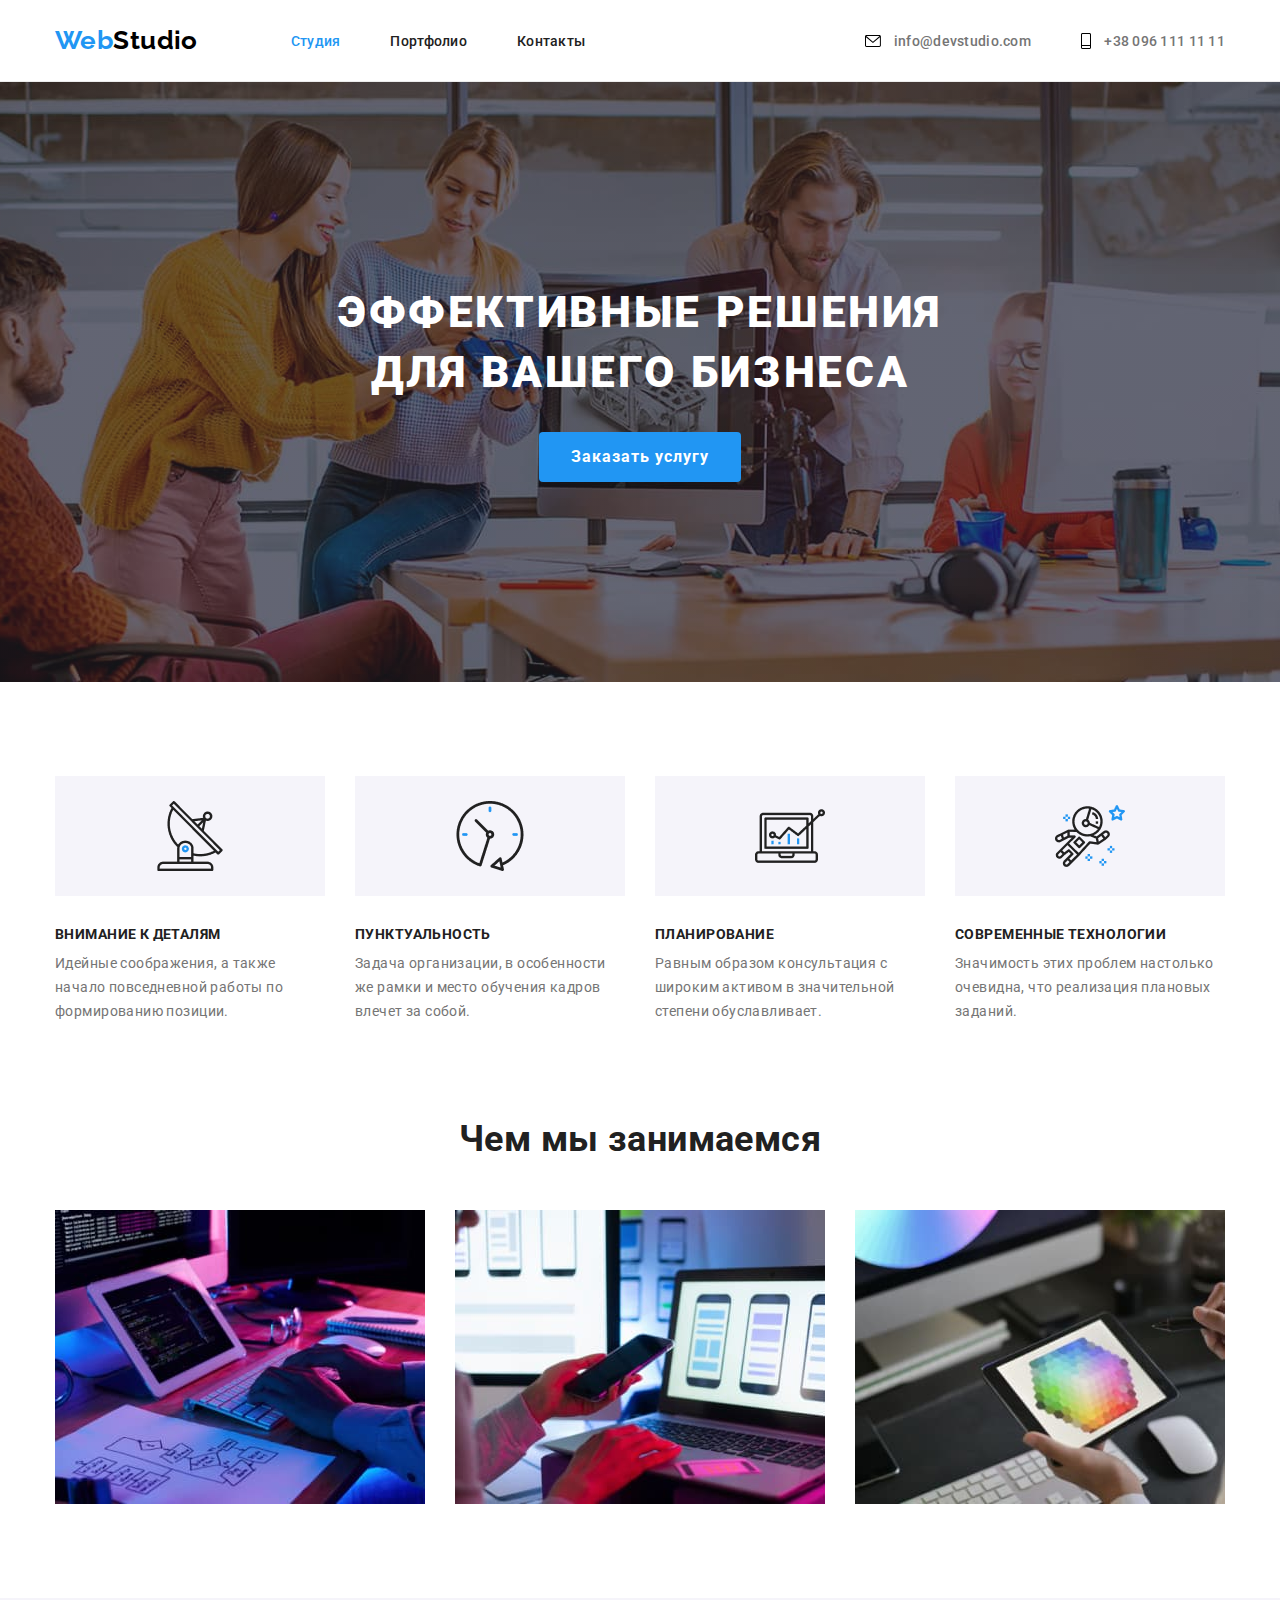
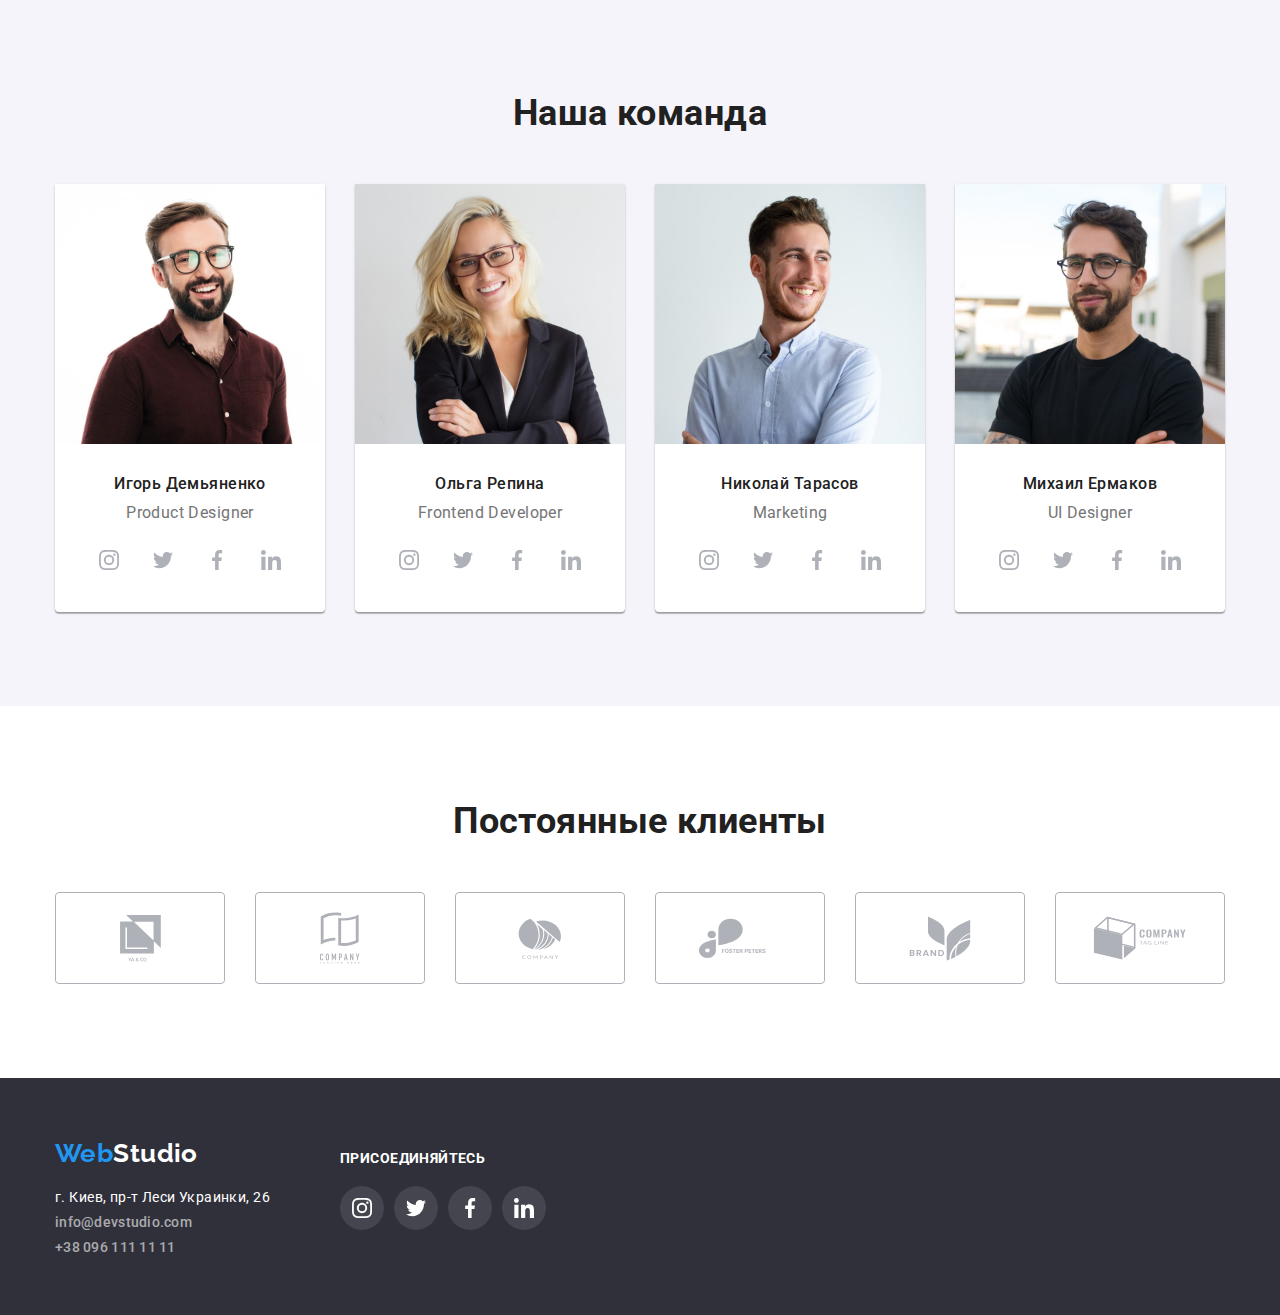
==== index.html @ 269af82e "first commit" ====
<!DOCTYPE html>
<html lang="ru">
<head>
    <meta charset="UTF-8">
    <meta http-equiv="X-UA-Compatible" content="IE=edge">
    <meta name="viewport" content="width=device-width, initial-scale=1.0">
    <title>Go IT Home work №2</title>
    <link rel="stylesheet" href="https://cdnjs.cloudflare.com/ajax/libs/modern-normalize/1.0.0/modern-normalize.min.css" type="text/css">
    <link rel="shortcut icon" href="images/favicon.ico" type="image/x-icon">
    <link rel="preconnect" href="https://fonts.gstatic.com">
    <link href="https://fonts.googleapis.com/css2?family=Raleway:wght@700&family=Roboto:wght@400;500;700;900&display=swap"
        rel="stylesheet">
    <link rel="stylesheet" href="./css/style.css">
</head>
<body>
    <!-- Section - Header -->
    <header class="page-header">

        <div class="container">
            <!-- Main navigation menu -->
            <nav>
                <a href="#" class="logo link">
                    <span class="logo-web">Web</span><span class="logo-studio-header">Studio</span>
                </a>
            
                <ul class="site-nav list">
                    <li><a href="#" class="link current">Студия</a></li>
                    <li><a href="./pages/portfolio.html" class="link">Портфолио</a></li>
                    <li><a href="./pages/contacts.html" class="link">Контакты</a></li>
                </ul>
            </nav>
            
            <ul class="auth-nav list">
                <li>
                    <a href="mailto:info@devstudio.com" class="link">
                        <svg class="vert-align" width="16" height="12">
                            <use href="./images/symbols.svg#icon-envelope"></use>
                        </svg>
                        <span class="vert-align">info@devstudio.com</span>
                    </a>
                </li>
                
                <li>
                    <a href="tel:+380961111111" class="link link-flex">
                        <svg class="vert-align" width="10" height="16">
                            <use href="./images/symbols.svg#icon-smartphone"></use>
                        </svg>
                        <span class="vert-align">+38 096 111 11 11</span>
                    </a>
                </li>
            </ul>
        </div>
    </header>

    <!-- Main Section -->
    <main>
        <!-- Section - Hero -->
        <section class="hero">
            <h1 class="hero-title">ЭФФЕКТИВНЫЕ РЕШЕНИЯ<br>ДЛЯ ВАШЕГО БИЗНЕСА</h1>
            <button type="button" class="button">Заказать услугу</button>
        </section>        

        <!-- Section - Features. Heading h2 will be hidden by css styles -->
        <section class="section feature">
            <div class="container">
                <h2 class="section-title visually-hidden">ОСОБЕННОСТИ</h2>
                
                <ul class="feature-list list">
                    <li class="feature-list-item antenna">
                        <h3 class="title">ВНИМАНИЕ К ДЕТАЛЯМ</h3>
                        <p class="list-text">Идейные соображения, а также начало повседневной работы по формированию позиции.</p>
                    </li>
                
                    <li class="feature-list-item clock">
                        <h3 class="title">ПУНКТУАЛЬНОСТЬ</h3>
                        <p class="list-text">Задача организации, в особенности же рамки и место обучения кадров влечет за собой.</p>
                    </li>
                
                    <li class="feature-list-item diagram">
                        <h3 class="title">ПЛАНИРОВАНИЕ</h3>
                        <p class="list-text">Равным образом консультация с широким активом в значительной степени обуславливает.</p>
                    </li>
                
                    <li class="feature-list-item astronaut">
                        <h3 class="title">СОВРЕМЕННЫЕ ТЕХНОЛОГИИ</h3>
                        <p class="list-text">Значимость этих проблем настолько очевидна, что реализация плановых заданий.</p>
                    </li>
                </ul>

            </div>
        </section>

        <!-- Section - What are we doing -->
        <section class="section what-we-doing">
            <div class="container">
                <h2 class="section-title">Чем мы занимаемся</h2>
                <ul class="list">
                    <li class="what-we-doing-item"><img src="./images/what-we-do-min-1.jpg" alt="пишем код" width="370"></li>
                    <li class="what-we-doing-item"><img src="./images/what-we-do-min-2.jpg" alt="делаем адаптивную верстку" width="370"></li>
                    <li class="what-we-doing-item"><img src="./images/what-we-do-min-3.jpg" alt="делаем дизайн страниц" width="370"></li>
                </ul>       

            </div>
        </section>

        <!-- Section - Our Team -->
        <section class="section accent-bg-color">
            <div class="container">
                <h2 class="section-title">Наша команда</h2>
                <ul class="our-team-list list">
                    <li>
                        <img src="./images/foto-min-1.jpg" alt="Игорь Демьяненко" width="270">
                        <div class="content">
                            <h3 class="title">Игорь Демьяненко</h3>
                            <p lang="en" class="list-text">Product Designer</p> 
                        </div>
                       
                        <ul class="social-links list">
                            <li>
                                <svg width="20" height="20">
                                    <use href="./images/symbols.svg#icon-instagram"></use>
                                </svg>
                            </li>

                            <li>
                                <svg width="20" height="20">
                                    <use href="./images/symbols.svg#icon-twitter"></use>
                                </svg>
                            </li>

                            <li>
                                <svg width="20" height="20">
                                    <use href="./images/symbols.svg#icon-facebook"></use>
                                </svg>
                            </li>

                            <li>
                                <svg width="20" height="20">
                                    <use href="./images/symbols.svg#icon-linkedin"></use>
                                </svg>
                            </li>
                        </ul>
                    </li>

                    <li>
                        <img src="./images/foto-min-2.jpg" alt="Ольга Репина" width="270">
                        <div class="content">
                            <h3 class="title">Ольга Репина</h3>
                            <p lang="en" class="list-text">Frontend Developer</p>
                        </div>

                        <ul class="social-links list">
                            <li>
                                <svg width="20" height="20">
                                    <use href="./images/symbols.svg#icon-instagram"></use>
                                </svg>
                            </li>
                        
                            <li>
                                <svg width="20" height="20">
                                    <use href="./images/symbols.svg#icon-twitter"></use>
                                </svg>
                            </li>
                        
                            <li>
                                <svg width="20" height="20">
                                    <use href="./images/symbols.svg#icon-facebook"></use>
                                </svg>
                            </li>
                        
                            <li>
                                <svg width="20" height="20">
                                    <use href="./images/symbols.svg#icon-linkedin"></use>
                                </svg>
                            </li>
                        </ul>
                    </li>

                    <li>
                        <img src="./images/foto-min-3.jpg" alt="Николай Тарасов" width="270">
                        <div class="content">
                            <h3 class="title">Николай Тарасов</h3>
                            <p lang="en" class="list-text">Marketing</p>
                        </div>

                        <ul class="social-links list">
                            <li>
                                <svg width="20" height="20">
                                    <use href="./images/symbols.svg#icon-instagram"></use>
                                </svg>
                            </li>
                        
                            <li>
                                <svg width="20" height="20">
                                    <use href="./images/symbols.svg#icon-twitter"></use>
                                </svg>
                            </li>
                        
                            <li>
                                <svg width="20" height="20">
                                    <use href="./images/symbols.svg#icon-facebook"></use>
                                </svg>
                            </li>
                        
                            <li>
                                <svg width="20" height="20">
                                    <use href="./images/symbols.svg#icon-linkedin"></use>
                                </svg>
                            </li>
                        </ul>
                    </li>

                    <li>
                        <img src="./images/foto-min-4.jpg" alt="Михаил Ермаков" width="270">
                        <div class="content">
                            <h3 class="title">Михаил Ермаков</h3>
                            <p lang="en" class="list-text">UI Designer</p>
                        </div>

                        <ul class="social-links list">
                            <li>
                                <svg width="20" height="20">
                                    <use href="./images/symbols.svg#icon-instagram"></use>
                                </svg>
                            </li>
                        
                            <li>
                                <svg width="20" height="20">
                                    <use href="./images/symbols.svg#icon-twitter"></use>
                                </svg>
                            </li>
                        
                            <li>
                                <svg width="20" height="20">
                                    <use href="./images/symbols.svg#icon-facebook"></use>
                                </svg>
                            </li>
                        
                            <li>
                                <svg width="20" height="20">
                                    <use href="./images/symbols.svg#icon-linkedin"></use>
                                </svg>
                            </li>
                        </ul>
                    </li>
                </ul>
            </div>
        </section>

        <!-- Regular Customers -->
        <section class="section">
            <div class="container">
                <h2 class="section-title">Постоянные клиенты</h2>
                <ul class="regular-customers-list list">
                    <li class="customer-item">
                        <svg width="41" height="46.7">
                            <use href="./images/symbols.svg#icon-client-1"></use>
                        </svg>
                    </li>

                    <li class="customer-item">
                        <svg width="40" height="52">
                            <use href="./images/symbols.svg#icon-client-2"></use>
                        </svg>
                    </li>

                    <li class="customer-item">
                        <svg width="43.46" height="41.18">
                            <use href="./images/symbols.svg#icon-client-3"></use>
                        </svg>
                    </li>

                    <li class="customer-item">
                        <svg width="84.44" height="40.62">
                            <use href="./images/symbols.svg#icon-client-4"></use>
                        </svg>
                    </li>

                    <li class="customer-item">
                        <svg width="62.54" height="45.43">
                            <use href="./images/symbols.svg#icon-client-5"></use>
                        </svg>
                    </li>
                    
                    <li class="customer-item">
                        <svg width="93.79" height="43.93">
                            <use href="./images/symbols.svg#icon-client-6"></use>
                        </svg>
                    </li>
                </ul>
            </div>
        </section>
    </main>

    <footer>
        <div class="container">
            <div class="logo-address-block">
                <a href="#" class="logo link">
                    <span class="logo-web">Web</span><span class="logo-studio-footer">Studio</span>
                </a>
                
                <address>
                    <p class="address-text">г. Киев, пр-т Леси Украинки, 26</p>
                    <ul class="auth-nav list">
                        <li><a href="mailto:info@devstudio.com" class="link">info@devstudio.com</a></li>
                        <li><a href="tel:+380961111111" class="link">+38 096 111 11 11</a></li>
                    </ul>
                </address>  
            </div>
            
            <div class="join-block">
                <h2 class="section-title">Присоединяйтесь</h2>
                <ul class="social-links list">
                    <li>
                        <svg width="20" height="20">
                            <use href="./images/symbols.svg#icon-instagram"></use>
                        </svg>
                    </li>
                
                    <li>
                        <svg width="20" height="20">
                            <use href="./images/symbols.svg#icon-twitter"></use>
                        </svg>
                    </li>
                
                    <li>
                        <svg width="20" height="20">
                            <use href="./images/symbols.svg#icon-facebook"></use>
                        </svg>
                    </li>
                
                    <li>
                        <svg width="20" height="20">
                            <use href="./images/symbols.svg#icon-linkedin"></use>
                        </svg>
                    </li>
                </ul>
            </div>
        </div>
    </footer>
</body>
</html>
---- css/style.css ----
/* цвет основного текста #212121 */

/* цвет вторичного текста #757575 */

/* белый цвет текста #ffffff */

/* цвет ссылки в адресе rgba(255, 255, 255, 0.6) */

/* акцент #2196F3 */

/* вторичный цвет фона #F5F4FA */

/* цвет фона герой и футер #2F303A */

/* Raleway 700 normal, Roboto 500 normal, Roboto 900 normal, Roboto 700 normal, Roboto 400 normal */

:root {
  --primary-text-color: #757575;
  --accent-color: #2196f3;
  --title-text-color: #212121;
  --primary-bacgr-color: #2f303a;
  --second-backgr-color: #f5f4fa;
  --hero-bg-color: #c4c4c4;
  --svg-color: #afb1b8;
}

html {
  box-sizing: border-box;
}

*,
*::after,
*::before {
  box-sizing: inherit;
}

body {
  color: var(--primary-text-color);
  background-color: #fff;
  margin: 0;

  font-family: 'Roboto', sans-serif;
  font-weight: 400;
  font-style: normal;
  font-size: 14px;
  letter-spacing: 0.03em;
}

.list {
  list-style: none;
  padding: 0;
  margin: 0;
}

.button {
  border: 1px solid transparent;
}

.container {
  width: 1200px;
  padding-left: 15px;
  padding-right: 15px;
  padding-top: 0;
  padding-bottom: 0;
  margin: 0 auto;
}

.section {
  padding: 94px 0;
}

.section-title {
  padding: 0;
  margin: 0;
}

.title {
  color: var(--title-text-color);
  margin: 0 0 10px 0;
  padding: 0;
}

.visually-hidden {
  position: absolute;
  clip: rect(0 0 0 0);
  width: 1px;
  height: 1px;
  margin: -1px;
}

img {
  display: block;
}

/* ========== header ========== */

.page-header {
  border-bottom: 1px solid #ececec;
}

.page-header .container {
  display: flex;
}

nav {
  display: flex;
  align-items: center;
}

/* logo */

.logo {
  font-family: 'Raleway';
  font-weight: 700;
  font-size: 26px;
  line-height: 1.19;
}

.logo:hover,
.logo:focus {
  text-shadow: 0px 4px 4px rgba(0, 0, 0, 0.25);
}

.logo-web {
  color: var(--accent-color);
}

.logo-studio-header {
  color: #000000;
}

.logo-studio-footer {
  color: #ffffff;
}

.page-header .logo,
.site-nav,
.page-header .auth-nav {
  vertical-align: middle;
}

/* ========== site auth navigation ========== */

.auth-nav,
.site-nav {
  font-weight: 500;
  line-height: 1.143;
  letter-spacing: 0.02em;
}

.auth-nav li:not(:last-child),
.site-nav li:not(:last-child) {
  margin-right: 50px;
}

.site-nav {
  margin-left: 93px;
  display: flex;
}

.page-header .auth-nav {
  margin-left: auto;
  display: flex;
}

.link {
  text-decoration: none;
}

.auth-nav .link {
  color: var(--primary-text-color);
}

.site-nav .link {
  color: #212121;
}

.page-header .auth-nav .link,
.site-nav .link {
  display: block;
  padding-top: 32px;
  padding-bottom: 32px;
}

.auth-nav .link:hover,
.auth-nav .link:focus,
.site-nav .link:hover,
.site-nav .link:focus,
.site-nav .link.current {
  color: var(--accent-color);
  fill: var(--accent-color);
}

.link-flex {
  display: flex;
  align-items: center;
}

.vert-align {
  vertical-align: middle;
}

span.vert-align {
  padding-left: 10px;
}

/* ========== hero section ========== */

.hero {
  max-width: 1600px;
  height: 600px;
  margin-left: auto;
  margin-right: auto;
  padding-bottom: 200px;
  padding-top: 200px;
  text-align: center;
  background-image: linear-gradient(
      to right,
      rgba(47, 48, 58, 0.4),
      rgba(47, 48, 58, 0.4)
    ),
    url('../images/background-hero.jpg');
  background-repeat: no-repeat;
  background-size: cover;
  background-position: center;
  background-color: var(--hero-bg-color);
}

.hero-title {
  font-weight: 900;
  font-size: 44px;
  line-height: 1.364;
  text-align: center;
  letter-spacing: 0.06em;
  text-transform: uppercase;
  color: #fff;

  margin-top: 0;
  margin-bottom: 30px;
}

.hero .button {
  display: inline-block;
  padding: 10px 32px;
  margin-top: 0;
  margin-bottom: 0px;
  min-width: 200px;

  font-weight: 700;
  font-size: 16px;
  line-height: 1.875;
  text-align: center;
  letter-spacing: 0.06em;

  color: #fff;
  background-color: var(--accent-color);
  border: 0;
  border-radius: 4px;
}

.hero .button:hover {
  color: var(--accent-color);
  background-color: #fff;
}

/* ========== section feature ========== */

.section-title {
  font-weight: 700;
  font-size: 36px;
  line-height: 1.167;
  text-align: center;
  color: var(--title-text-color);
  margin-bottom: 50px;
}

/* features */

.section.feature {
  padding-bottom: 0px;
}

.feature-list {
  display: flex;
  flex-wrap: wrap;
}

.feature-list-item {
  width: calc((100% - 90px) / 4);
}

.feature-list-item::before {
  display: block;
  content: '';
  height: 120px;
  background-size: 70px;
  background-repeat: no-repeat;
  background-position: center;
  background-color: var(--second-backgr-color);
}

.antenna::before {
  background-image: url(../images/antenna-1.png);
}

.clock::before {
  background-image: url(../images/clock-2.png);
}

.diagram::before {
  background-image: url(../images/diagram-3.png);
}

.astronaut::before {
  background-image: url(../images/astronaut-4.png);
}

.feature-list-item + .feature-list-item {
  margin-left: 30px;
}

.feature-list .title {
  font-size: 14px;
  font-weight: 700;
  line-height: 1.143;
  text-transform: uppercase;
  margin-bottom: 10px;
  padding-top: 30px;
}

.feature-list .list-text {
  line-height: 1.714;
  padding: 0;
  margin: 0;
}

/* ========== what-we-doing section ========== */

.what-we-doing .list {
  display: flex;
}

.what-we-doing-item + .what-we-doing-item {
  margin-left: 30px;
}

.what-we-doing-item {
  width: calc((100% - 60px) / 3);
}

/* ========== our team ========== */

.our-team-list {
  display: flex;
}

.our-team-list .title {
  font-weight: 500;
  font-size: 16px;
  line-height: 1.188;
  text-align: center;
}

.accent-bg-color {
  background-color: var(--second-backgr-color);
}

.our-team-list .list-text {
  font-size: 16px;
  line-height: 1.188;
  text-align: center;
  margin: 0;
}

.our-team-list .content {
  padding-top: 30px;
  padding-bottom: 0px;
  margin-bottom: 16px;
}

.our-team-list > li {
  width: calc((100% - 90px) / 4);
  background-color: #fff;
  box-shadow: 0px 1px 3px rgba(0, 0, 0, 0.12), 0px 1px 1px rgba(0, 0, 0, 0.14),
    0px 2px 1px rgba(0, 0, 0, 0.2);
  border-radius: 0px 0px 4px 4px;
  padding-bottom: 30px;
}

.our-team-list > li + li {
  margin-left: 30px;
}

.social-links {
  width: 206px;
  display: flex;
  justify-content: space-between;
  margin-left: auto;
  margin-right: auto;
}

.social-links li {
  display: flex;
  justify-content: center;
  align-items: center;
  width: 44px;
  height: 44px;
  fill: var(--svg-color);
  border-radius: 50%;
}

.social-links li:hover {
  background-color: var(--accent-color);
  fill: #ffffff;
}

/* ========== portfolio section ========== */

.portfolio-filter {
  display: flex;
  justify-content: center;
  margin-bottom: 50px;
}

.portfolio-list {
  display: flex;
  flex-wrap: wrap;
}

.flex-item {
  width: calc((100% - 60px) / 3);
  margin-right: 30px;
  margin-bottom: 30px;
  border: 1px solid #eeeeee;
}

.flex-item:hover {
  box-shadow: 0px 1px 1px rgba(0, 0, 0, 0.12), 0px 4px 4px rgba(0, 0, 0, 0.06),
    1px 4px 6px rgba(0, 0, 0, 0.16);
}

.flex-item:nth-child(3n) {
  margin-right: 0;
}

.flex-item:nth-last-child(-n + 3) {
  margin-bottom: 0;
}

.flex-item .content {
  padding: 20px 24px 20px 24px;
}

.portfolio-list .title {
  font-weight: 700;
  font-size: 18px;
  line-height: 2;
  letter-spacing: 0.06em;
  margin-bottom: 4px;
}

.portfolio-list .list-text {
  font-size: 16px;
  line-height: 1.875;
  margin: 0;
}

/* ========== portfolio-filter Buttons ========== */

.portfolio-filter > li + li {
  margin-left: 8px;
}

.portfolio-filter .button {
  padding-left: 22px;
  padding-right: 22px;
  padding-top: 6px;
  padding-bottom: 6px;
  font-weight: 500;
  font-size: 16px;
  line-height: 1.625;
  text-align: center;
  letter-spacing: 0.03em;
  color: var(--title-text-color);
  background-color: var(--second-backgr-color);
  border-radius: 4px;
  border: 0;
  cursor: pointer;
}

.portfolio-filter .button:hover,
.portfolio-filter .button:focus {
  color: #fff;
  background-color: var(--accent-color);
  box-shadow: 0px 3px 1px rgba(0, 0, 0, 0.1), 0px 1px 2px rgba(0, 0, 0, 0.08),
    0px 2px 2px rgba(0, 0, 0, 0.12);
}

/* ========= Regular Customers ========= */

.regular-customers-list {
  display: flex;
}

.customer-item {
  display: flex;
  align-items: center;
  justify-content: center;
  width: 170px;
  height: 92px;
  border-width: 1px;
  border-color: var(--svg-color);
  border-style: solid;
  border-radius: 4px;
  fill: var(--svg-color);
}

.customer-item:hover {
  border-color: var(--accent-color);
  fill: var(--accent-color);
}

.customer-item + .customer-item {
  margin-left: 30px;
}

/* ========== footer ========== */

footer {
  background-color: var(--primary-bacgr-color);
  padding-top: 60px;
  padding-bottom: 60px;
}

/* у данного тега пришлось указать font-style: normal т.к. по умолчанию 
почему то браузер устанавливает italic  */
address {
  font-style: normal;
}

footer .auth-nav .link {
  color: rgba(255, 255, 255, 0.6);
}

.address-text {
  color: #ffffff;
  padding: 0;
  margin: 0 0 9px 0;
}

footer .logo {
  display: inline-block;
  margin: 0 0 20px 0;
  padding: 0;
}

address li:first-child {
  margin: 0 0 9px 0;
}

footer > .container {
  display: flex;
}

.join-block {
  margin-left: 70px;
  padding-top: 12px;
}

.join-block li {
  background-color: rgba(255, 255, 255, 0.1);
  fill: #ffffff;
}

.join-block li:hover {
  background-color: var(--accent-color);
}

.join-block .social-links {
  margin-left: 0;
}

.join-block > .section-title {
  text-align: left;
  font-size: 14px;
  line-height: 16px;
  text-transform: uppercase;
  color: #ffffff;
  margin-bottom: 20px;
}
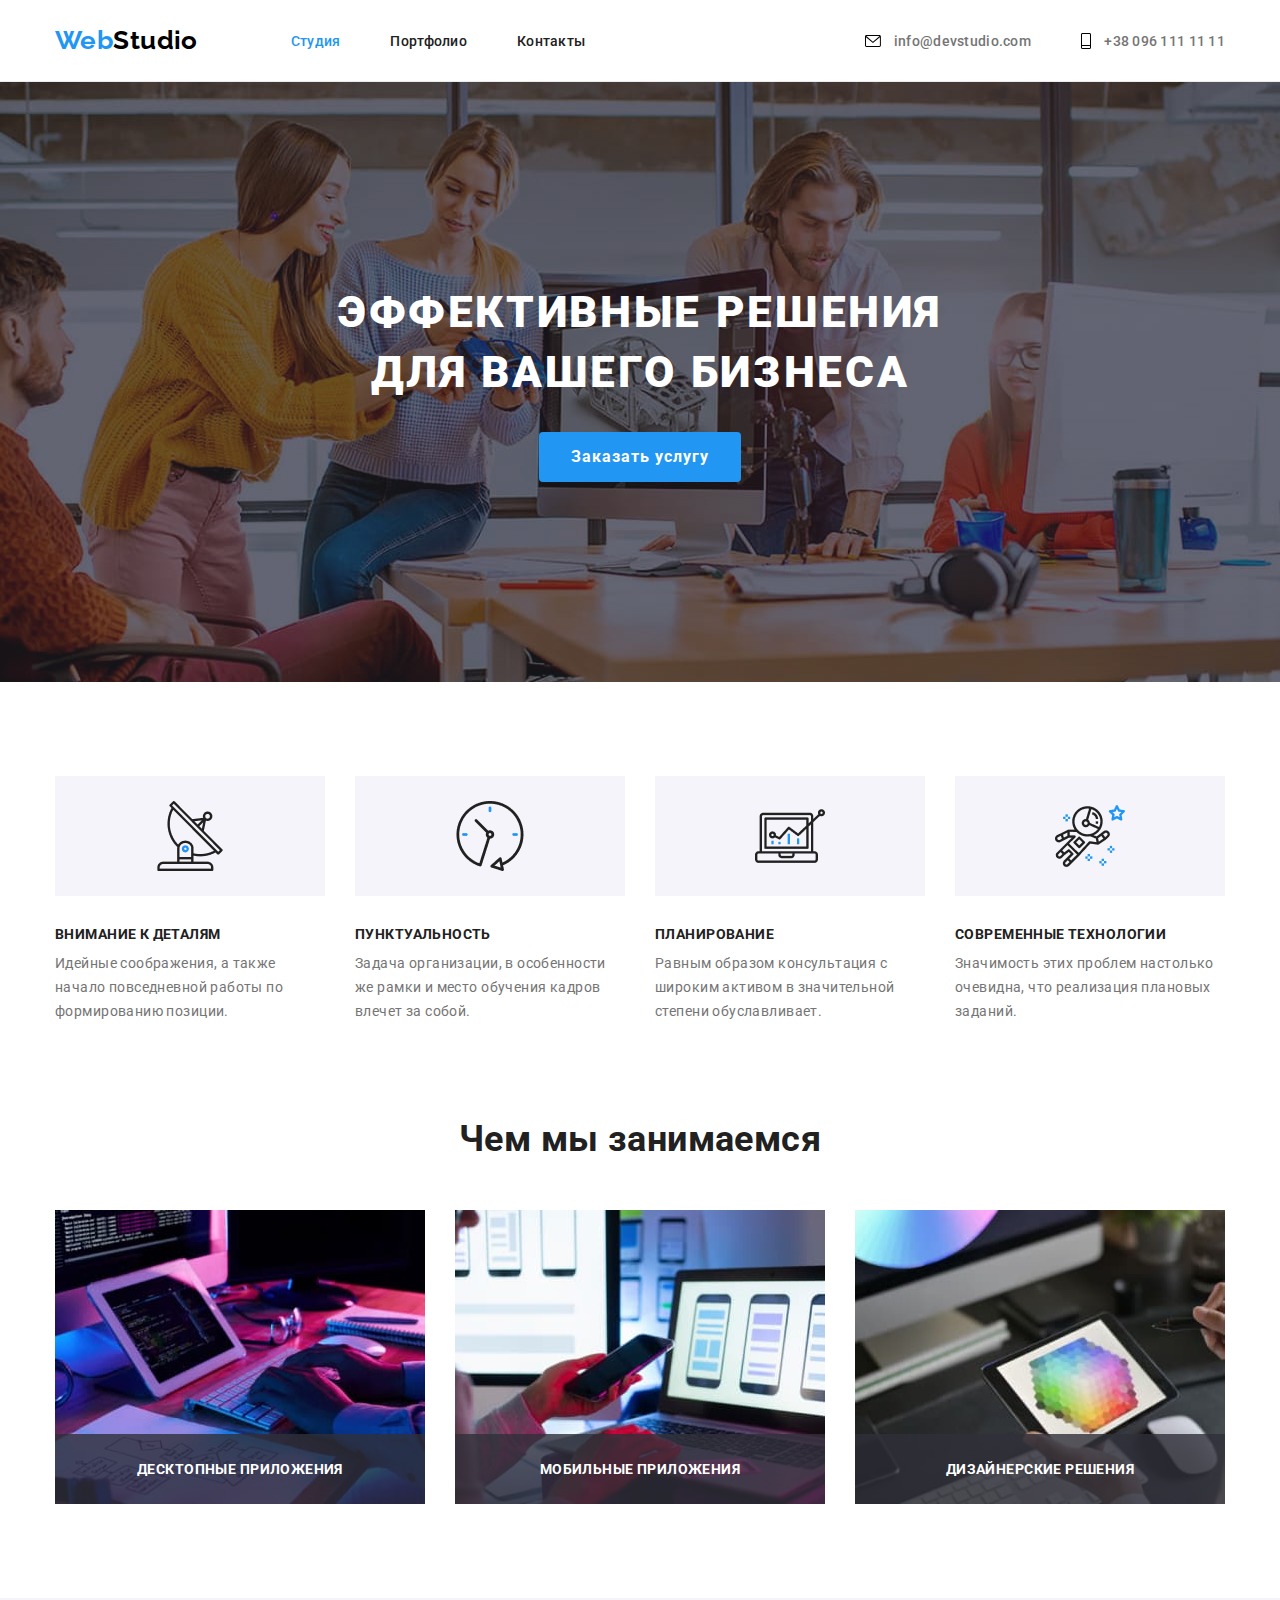
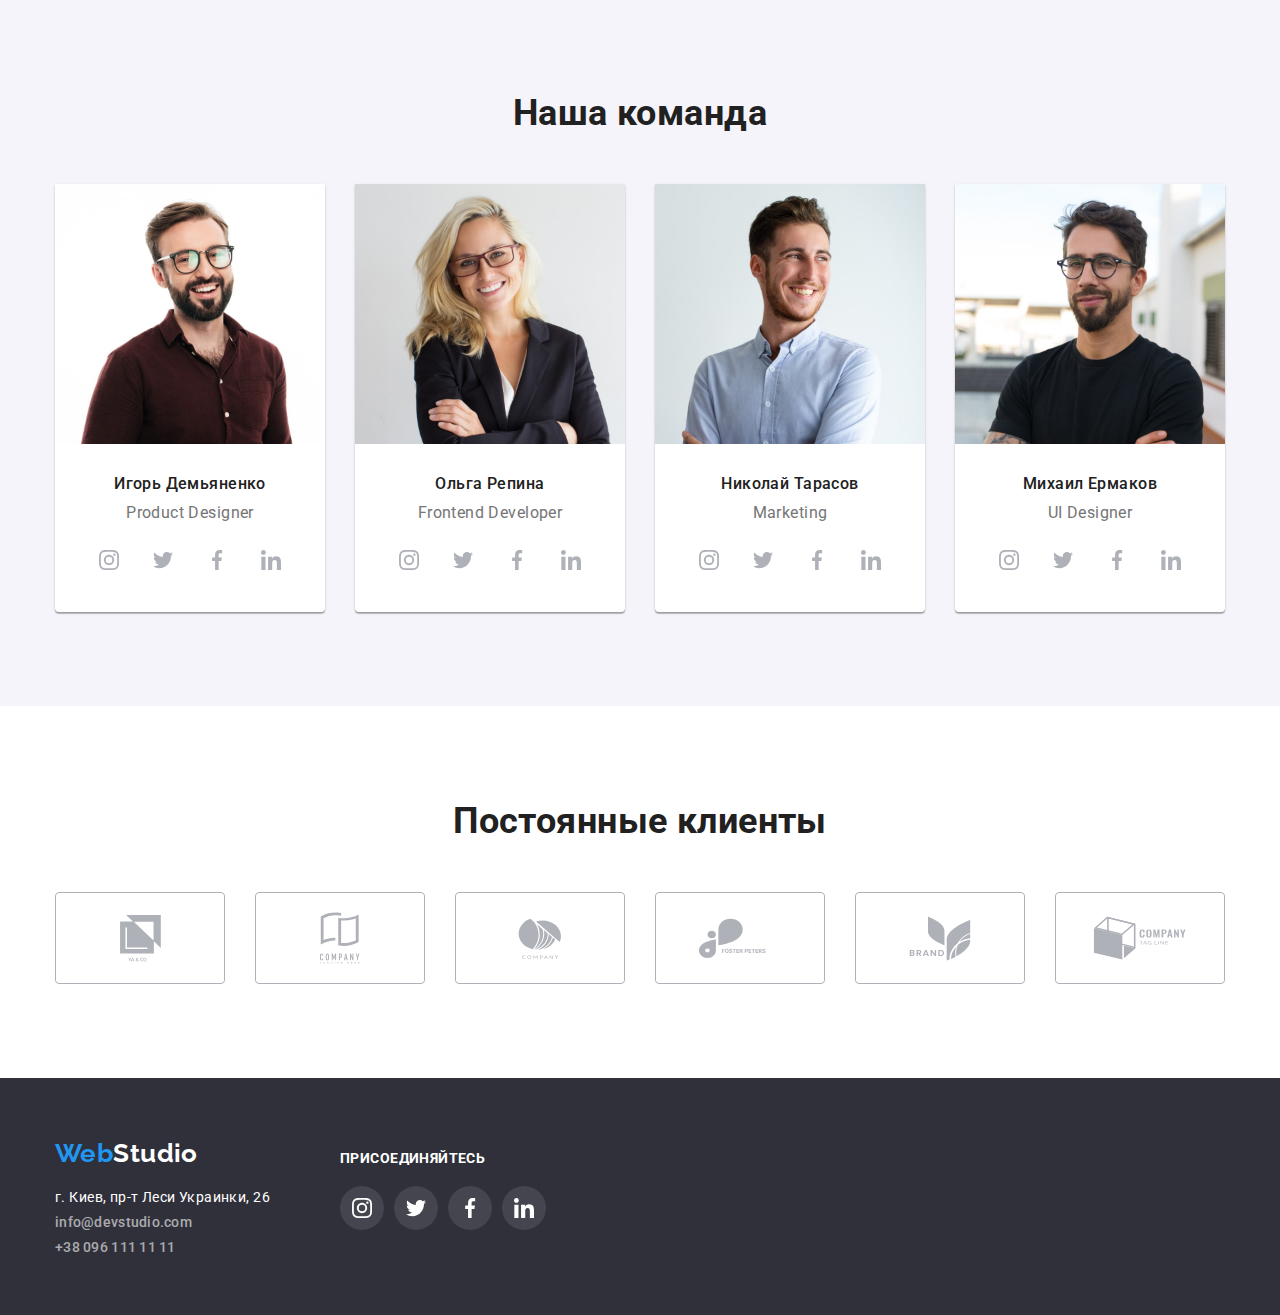
==== commit 6a4160c7: "updates" ====
--- a/index.html
+++ b/index.html
@@ -34,7 +34,7 @@
                 <li>
                     <a href="mailto:info@devstudio.com" class="link">
                         <svg class="vert-align" width="16" height="12">
-                            <use href="./images/symbols.svg#icon-envelope"></use>
+                            <use href="./images/icons.svg#icon-envelope"></use>
                         </svg>
                         <span class="vert-align">info@devstudio.com</span>
                     </a>
@@ -43,7 +43,7 @@
                 <li>
                     <a href="tel:+380961111111" class="link link-flex">
                         <svg class="vert-align" width="10" height="16">
-                            <use href="./images/symbols.svg#icon-smartphone"></use>
+                            <use href="./images/icons.svg#icon-smartphone"></use>
                         </svg>
                         <span class="vert-align">+38 096 111 11 11</span>
                     </a>
@@ -95,9 +95,20 @@
             <div class="container">
                 <h2 class="section-title">Чем мы занимаемся</h2>
                 <ul class="list">
-                    <li class="what-we-doing-item"><img src="./images/what-we-do-min-1.jpg" alt="пишем код" width="370"></li>
-                    <li class="what-we-doing-item"><img src="./images/what-we-do-min-2.jpg" alt="делаем адаптивную верстку" width="370"></li>
-                    <li class="what-we-doing-item"><img src="./images/what-we-do-min-3.jpg" alt="делаем дизайн страниц" width="370"></li>
+                    <li class="what-we-doing-item">
+                        <img src="./images/what-we-do-min-1.jpg" alt="пишем код" width="370">
+                        <div class="what-we-doing-thumb">Десктопные приложения</div>
+                    </li>
+
+                    <li class="what-we-doing-item">
+                        <img src="./images/what-we-do-min-2.jpg" alt="делаем адаптивную верстку" width="370">
+                        <div class="what-we-doing-thumb">Мобильные приложения</div>
+                    </li>
+
+                    <li class="what-we-doing-item">
+                        <img src="./images/what-we-do-min-3.jpg" alt="делаем дизайн страниц" width="370">
+                        <div class="what-we-doing-thumb">Дизайнерские решения</div>
+                    </li>
                 </ul>       
 
             </div>
@@ -117,27 +128,35 @@
                        
                         <ul class="social-links list">
                             <li>
+                                <a href="#" class="link">
+                                    <svg width="20" height="20">
+                                        <use href="./images/icons.svg#icon-instagram"></use>
+                                    </svg>
+                                </a>
+                            </li>
+
+                            <li>
+                                <a href="#" class="link">
                                 <svg width="20" height="20">
-                                    <use href="./images/symbols.svg#icon-instagram"></use>
+                                    <use href="./images/icons.svg#icon-twitter"></use>
                                 </svg>
-                            </li>
-
-                            <li>
+                                </a>
+                            </li>
+
+                            <li>
+                                <a href="#" class="link">
                                 <svg width="20" height="20">
-                                    <use href="./images/symbols.svg#icon-twitter"></use>
+                                    <use href="./images/icons.svg#icon-facebook"></use>
                                 </svg>
-                            </li>
-
-                            <li>
+                                </a>
+                            </li>
+
+                            <li>
+                                <a href="#" class="link">
                                 <svg width="20" height="20">
-                                    <use href="./images/symbols.svg#icon-facebook"></use>
+                                    <use href="./images/icons.svg#icon-linkedin"></use>
                                 </svg>
-                            </li>
-
-                            <li>
-                                <svg width="20" height="20">
-                                    <use href="./images/symbols.svg#icon-linkedin"></use>
-                                </svg>
+                                </a>
                             </li>
                         </ul>
                     </li>
@@ -151,27 +170,35 @@
 
                         <ul class="social-links list">
                             <li>
-                                <svg width="20" height="20">
-                                    <use href="./images/symbols.svg#icon-instagram"></use>
-                                </svg>
-                            </li>
-                        
-                            <li>
-                                <svg width="20" height="20">
-                                    <use href="./images/symbols.svg#icon-twitter"></use>
-                                </svg>
-                            </li>
-                        
-                            <li>
-                                <svg width="20" height="20">
-                                    <use href="./images/symbols.svg#icon-facebook"></use>
-                                </svg>
-                            </li>
-                        
-                            <li>
-                                <svg width="20" height="20">
-                                    <use href="./images/symbols.svg#icon-linkedin"></use>
-                                </svg>
+                                <a href="#" class="link">
+                                    <svg width="20" height="20">
+                                        <use href="./images/icons.svg#icon-instagram"></use>
+                                    </svg>
+                                </a>
+                            </li>
+                        
+                            <li>
+                                <a href="#" class="link">
+                                    <svg width="20" height="20">
+                                        <use href="./images/icons.svg#icon-twitter"></use>
+                                    </svg>
+                                </a>
+                            </li>
+                        
+                            <li>
+                                <a href="#" class="link">
+                                    <svg width="20" height="20">
+                                        <use href="./images/icons.svg#icon-facebook"></use>
+                                    </svg>
+                                </a>
+                            </li>
+                        
+                            <li>
+                                <a href="#" class="link">
+                                    <svg width="20" height="20">
+                                        <use href="./images/icons.svg#icon-linkedin"></use>
+                                    </svg>
+                                </a>
                             </li>
                         </ul>
                     </li>
@@ -185,27 +212,35 @@
 
                         <ul class="social-links list">
                             <li>
-                                <svg width="20" height="20">
-                                    <use href="./images/symbols.svg#icon-instagram"></use>
-                                </svg>
-                            </li>
-                        
-                            <li>
-                                <svg width="20" height="20">
-                                    <use href="./images/symbols.svg#icon-twitter"></use>
-                                </svg>
-                            </li>
-                        
-                            <li>
-                                <svg width="20" height="20">
-                                    <use href="./images/symbols.svg#icon-facebook"></use>
-                                </svg>
-                            </li>
-                        
-                            <li>
-                                <svg width="20" height="20">
-                                    <use href="./images/symbols.svg#icon-linkedin"></use>
-                                </svg>
+                                <a href="#" class="link">
+                                    <svg width="20" height="20">
+                                        <use href="./images/icons.svg#icon-instagram"></use>
+                                    </svg>
+                                </a>
+                            </li>
+                        
+                            <li>
+                                <a href="#" class="link">
+                                    <svg width="20" height="20">
+                                        <use href="./images/icons.svg#icon-twitter"></use>
+                                    </svg>
+                                </a>
+                            </li>
+                        
+                            <li>
+                                <a href="#" class="link">
+                                    <svg width="20" height="20">
+                                        <use href="./images/icons.svg#icon-facebook"></use>
+                                    </svg>
+                                </a>
+                            </li>
+                        
+                            <li>
+                                <a href="#" class="link">
+                                    <svg width="20" height="20">
+                                        <use href="./images/icons.svg#icon-linkedin"></use>
+                                    </svg>
+                                </a>
                             </li>
                         </ul>
                     </li>
@@ -219,27 +254,35 @@
 
                         <ul class="social-links list">
                             <li>
-                                <svg width="20" height="20">
-                                    <use href="./images/symbols.svg#icon-instagram"></use>
-                                </svg>
-                            </li>
-                        
-                            <li>
-                                <svg width="20" height="20">
-                                    <use href="./images/symbols.svg#icon-twitter"></use>
-                                </svg>
-                            </li>
-                        
-                            <li>
-                                <svg width="20" height="20">
-                                    <use href="./images/symbols.svg#icon-facebook"></use>
-                                </svg>
-                            </li>
-                        
-                            <li>
-                                <svg width="20" height="20">
-                                    <use href="./images/symbols.svg#icon-linkedin"></use>
-                                </svg>
+                                <a href="#" class="link">
+                                    <svg width="20" height="20">
+                                        <use href="./images/icons.svg#icon-instagram"></use>
+                                    </svg>
+                                </a>
+                            </li>
+                        
+                            <li>
+                                <a href="#" class="link">
+                                    <svg width="20" height="20">
+                                        <use href="./images/icons.svg#icon-twitter"></use>
+                                    </svg>
+                                </a>
+                            </li>
+                        
+                            <li>
+                                <a href="#" class="link">
+                                    <svg width="20" height="20">
+                                        <use href="./images/icons.svg#icon-facebook"></use>
+                                    </svg>
+                                </a>
+                            </li>
+                        
+                            <li>
+                                <a href="#" class="link">
+                                    <svg width="20" height="20">
+                                        <use href="./images/icons.svg#icon-linkedin"></use>
+                                    </svg>
+                                </a>
                             </li>
                         </ul>
                     </li>
@@ -253,39 +296,51 @@
                 <h2 class="section-title">Постоянные клиенты</h2>
                 <ul class="regular-customers-list list">
                     <li class="customer-item">
-                        <svg width="41" height="46.7">
-                            <use href="./images/symbols.svg#icon-client-1"></use>
-                        </svg>
-                    </li>
-
-                    <li class="customer-item">
+                        <a href="" class="link"> 
+                            <svg width="41" height="46.7">
+                                <use href="./images/icons.svg#icon-client-1"></use>
+                            </svg>
+                        </a>                   
+                    </li>
+
+                    <li class="customer-item">
+                        <a href="" class="link">
                         <svg width="40" height="52">
-                            <use href="./images/symbols.svg#icon-client-2"></use>
-                        </svg>
-                    </li>
-
-                    <li class="customer-item">
+                            <use href="./images/icons.svg#icon-client-2"></use>
+                        </svg>
+                        </a>
+                    </li>
+
+                    <li class="customer-item">
+                        <a href="" class="link">
                         <svg width="43.46" height="41.18">
-                            <use href="./images/symbols.svg#icon-client-3"></use>
-                        </svg>
-                    </li>
-
-                    <li class="customer-item">
+                            <use href="./images/icons.svg#icon-client-3"></use>
+                        </svg>
+                        </a>
+                    </li>
+
+                    <li class="customer-item">
+                        <a href="" class="link">
                         <svg width="84.44" height="40.62">
-                            <use href="./images/symbols.svg#icon-client-4"></use>
-                        </svg>
-                    </li>
-
-                    <li class="customer-item">
+                            <use href="./images/icons.svg#icon-client-4"></use>
+                        </svg>
+                        </a>
+                    </li>
+
+                    <li class="customer-item">
+                        <a href="" class="link">
                         <svg width="62.54" height="45.43">
-                            <use href="./images/symbols.svg#icon-client-5"></use>
-                        </svg>
+                            <use href="./images/icons.svg#icon-client-5"></use>
+                        </svg>
+                        </a>
                     </li>
                     
                     <li class="customer-item">
+                        <a href="" class="link">
                         <svg width="93.79" height="43.93">
-                            <use href="./images/symbols.svg#icon-client-6"></use>
-                        </svg>
+                            <use href="./images/icons.svg#icon-client-6"></use>
+                        </svg>
+                        </a>
                     </li>
                 </ul>
             </div>
@@ -312,27 +367,35 @@
                 <h2 class="section-title">Присоединяйтесь</h2>
                 <ul class="social-links list">
                     <li>
-                        <svg width="20" height="20">
-                            <use href="./images/symbols.svg#icon-instagram"></use>
-                        </svg>
-                    </li>
-                
-                    <li>
-                        <svg width="20" height="20">
-                            <use href="./images/symbols.svg#icon-twitter"></use>
-                        </svg>
-                    </li>
-                
-                    <li>
-                        <svg width="20" height="20">
-                            <use href="./images/symbols.svg#icon-facebook"></use>
-                        </svg>
-                    </li>
-                
-                    <li>
-                        <svg width="20" height="20">
-                            <use href="./images/symbols.svg#icon-linkedin"></use>
-                        </svg>
+                        <a href="" class="link">
+                            <svg width="20" height="20">
+                                <use href="./images/icons.svg#icon-instagram"></use>
+                            </svg>
+                        </a>
+                    </li>
+                
+                    <li>
+                        <a href="" class="link">
+                            <svg width="20" height="20">
+                                <use href="./images/icons.svg#icon-twitter"></use>
+                            </svg>
+                        </a>
+                    </li>
+                
+                    <li>
+                        <a href="" class="link">
+                            <svg width="20" height="20">
+                                <use href="./images/icons.svg#icon-facebook"></use>
+                            </svg>
+                        </a>
+                    </li>
+                
+                    <li>
+                        <a href="" class="link">
+                            <svg width="20" height="20">
+                                <use href="./images/icons.svg#icon-linkedin"></use>
+                            </svg>
+                        </a>
                     </li>
                 </ul>
             </div>
--- a/css/style.css
+++ b/css/style.css
@@ -258,7 +258,8 @@
   border-radius: 4px;
 }
 
-.hero .button:hover {
+.hero .button:hover,
+.hero .button:focus {
   color: var(--accent-color);
   background-color: #fff;
 }
@@ -345,8 +346,52 @@
 }
 
 .what-we-doing-item {
+  position: relative;
   width: calc((100% - 60px) / 3);
 }
+
+.what-we-doing-thumb {
+  position: absolute;
+  bottom: 0;
+
+  display: block;
+  width: 100%;
+  padding-top: 27px;
+  padding-bottom: 27px;
+
+  font-weight: 700;
+  text-transform: uppercase;
+  text-align: center;
+  color: #ffffff;
+  background: rgba(47, 48, 58, 0.8);
+}
+
+/* .what-we-doing-item::after {
+  width: 100%;
+  position: absolute;
+  bottom: 0;
+  left: 0;
+  display: block;
+  text-transform: uppercase;
+  text-align: center;
+  font-weight: 700;
+  padding-top: 27px;
+  padding-bottom: 27px;
+  color: #ffffff;
+  background-color: rgba(47, 48, 58, 0.8);
+}
+
+.what-we-doing-item:nth-child(1)::after {
+  content: 'десктопные приложения';
+}
+
+.what-we-doing-item:nth-child(2)::after {
+  content: 'мобильные приложения';
+}
+
+.what-we-doing-item:nth-child(3)::after {
+  content: 'дизайнерские решения';
+} */
 
 /* ========== our team ========== */
 
@@ -399,17 +444,23 @@
   margin-right: auto;
 }
 
-.social-links li {
+.social-links > li {
+  width: 44px;
+  height: 44px;
+}
+
+.social-links .link {
   display: flex;
   justify-content: center;
   align-items: center;
-  width: 44px;
-  height: 44px;
+  width: 100%;
+  height: 100%;
   fill: var(--svg-color);
   border-radius: 50%;
 }
 
-.social-links li:hover {
+.social-links .link:hover,
+.social-links .link:focus {
   background-color: var(--accent-color);
   fill: #ffffff;
 }
@@ -503,11 +554,16 @@
 }
 
 .customer-item {
+  width: 170px;
+  height: 92px;
+}
+
+.customer-item .link {
   display: flex;
   align-items: center;
   justify-content: center;
-  width: 170px;
-  height: 92px;
+  width: 100%;
+  height: 100%;
   border-width: 1px;
   border-color: var(--svg-color);
   border-style: solid;
@@ -515,7 +571,8 @@
   fill: var(--svg-color);
 }
 
-.customer-item:hover {
+.customer-item .link:hover,
+.customer-item .link:focus {
   border-color: var(--accent-color);
   fill: var(--accent-color);
 }
@@ -567,13 +624,9 @@
   padding-top: 12px;
 }
 
-.join-block li {
+.join-block .link {
   background-color: rgba(255, 255, 255, 0.1);
   fill: #ffffff;
-}
-
-.join-block li:hover {
-  background-color: var(--accent-color);
 }
 
 .join-block .social-links {
